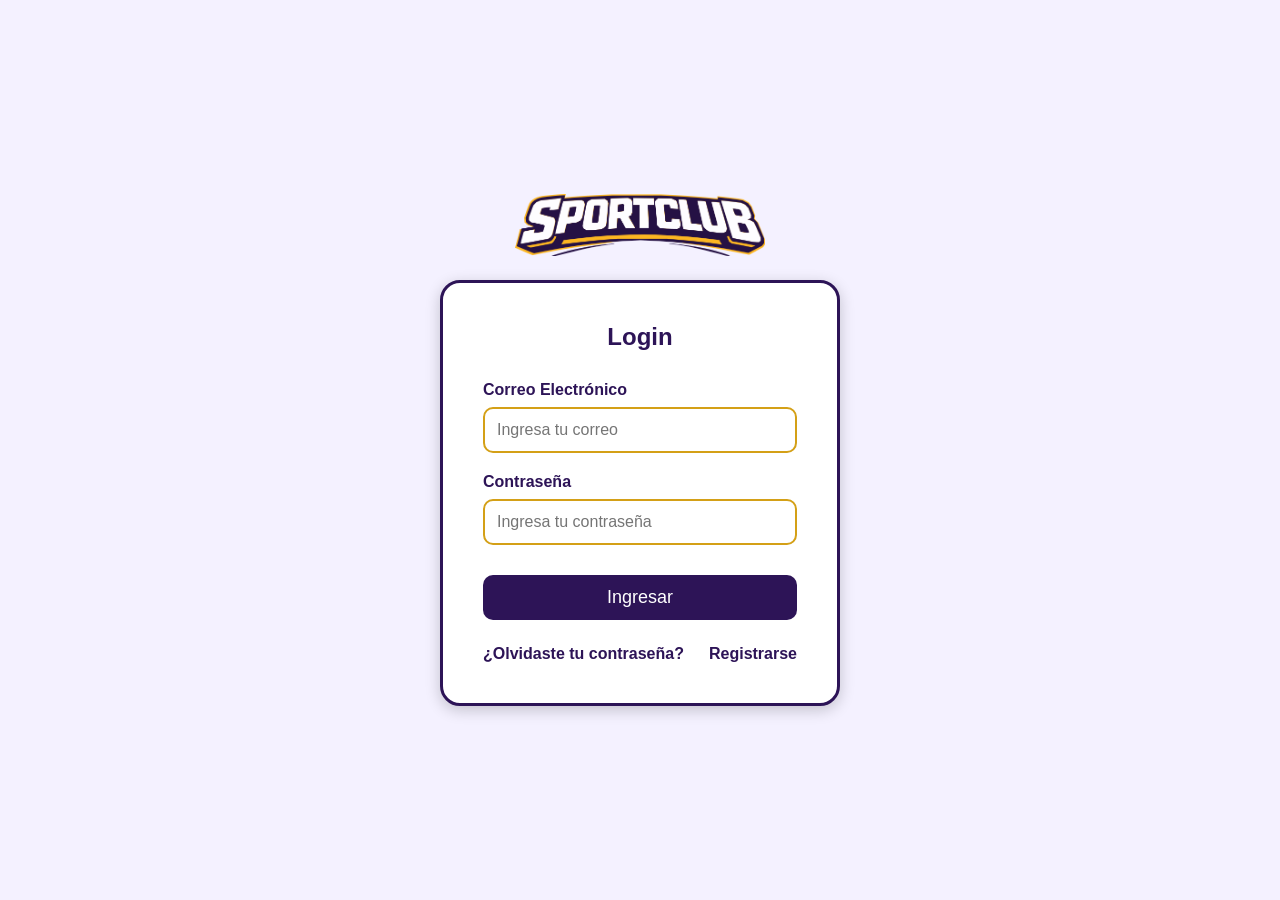
==== index.html @ d858ec95 "Primer login SportClub" ====
<!DOCTYPE html>
<html lang="es">

<head>
    <meta charset="UTF-8">
    <meta name="viewport" content="width=device-width, initial-scale=1.0">

    <title>Login SportClub</title>

    <link rel="stylesheet" href="assets/css/style.css">
</head>

<body>

    <main class="contenedor">

        <header class="logo">
            <img src="assets/img/logo.png" alt="Logo SportClub">
        </header>

        <section class="login-card">

            <h1>Login</h1>

            <form>

                <div class="grupo-input">
                    <label for="correo">Correo Electrónico</label>

                    <input 
                        type="email" 
                        id="correo"
                        placeholder="Ingresa tu correo"
                    >
                </div>

                <div class="grupo-input">

                    <label for="password">Contraseña</label>

                    <input 
                        type="password"
                        id="password"
                        placeholder="Ingresa tu contraseña"
                    >
                </div>

                <button type="submit">
                    Ingresar
                </button>

            </form>

            <nav class="links">

                <a href="#">
                    ¿Olvidaste tu contraseña?
                </a>

                <a href="#">
                    Registrarse
                </a>

            </nav>

        </section>

    </main>

</body>
</html>
---- assets/css/style.css ----
*{
    margin: 0;
    padding: 0;
    box-sizing: border-box;
}

body{
    font-family: Arial, Helvetica, sans-serif;
    background-color: #f4f1ff;

    height: 100vh;

    display: flex;
    justify-content: center;
    align-items: center;
}

.contenedor{
    width: 400px;
}

.login-card{

    background-color: white;

    padding: 40px;

    border: 3px solid #2d1457;

    border-radius: 20px;

    box-shadow: 0px 4px 15px rgba(0,0,0,0.2);
}

.logo{
    text-align: center;
    margin-bottom: 20px;
}

.logo img{
    width: 250px;
}

h1{
    text-align: center;
    color: #2d1457;
    margin-bottom: 30px;
}

.grupo-input{
    margin-bottom: 20px;
}

label{
    display: block;
    margin-bottom: 8px;
    font-weight: bold;
    color: #2d1457;
}

input{

    width: 100%;

    padding: 12px;

    border: 2px solid #d4a017;

    border-radius: 10px;

    font-size: 16px;
}

button{

    width: 100%;

    padding: 12px;

    border: none;

    background-color: #2d1457;

    color: white;

    font-size: 18px;

    border-radius: 10px;

    cursor: pointer;

    margin-top: 10px;
}

button:hover{
    background-color: #d4a017;
    color: #2d1457;
}

.links{

    margin-top: 25px;

    display: flex;

    justify-content: space-between;
}

.links a{

    text-decoration: none;

    color: #2d1457;

    font-weight: bold;
}

.links a:hover{
    color: #d4a017;
}
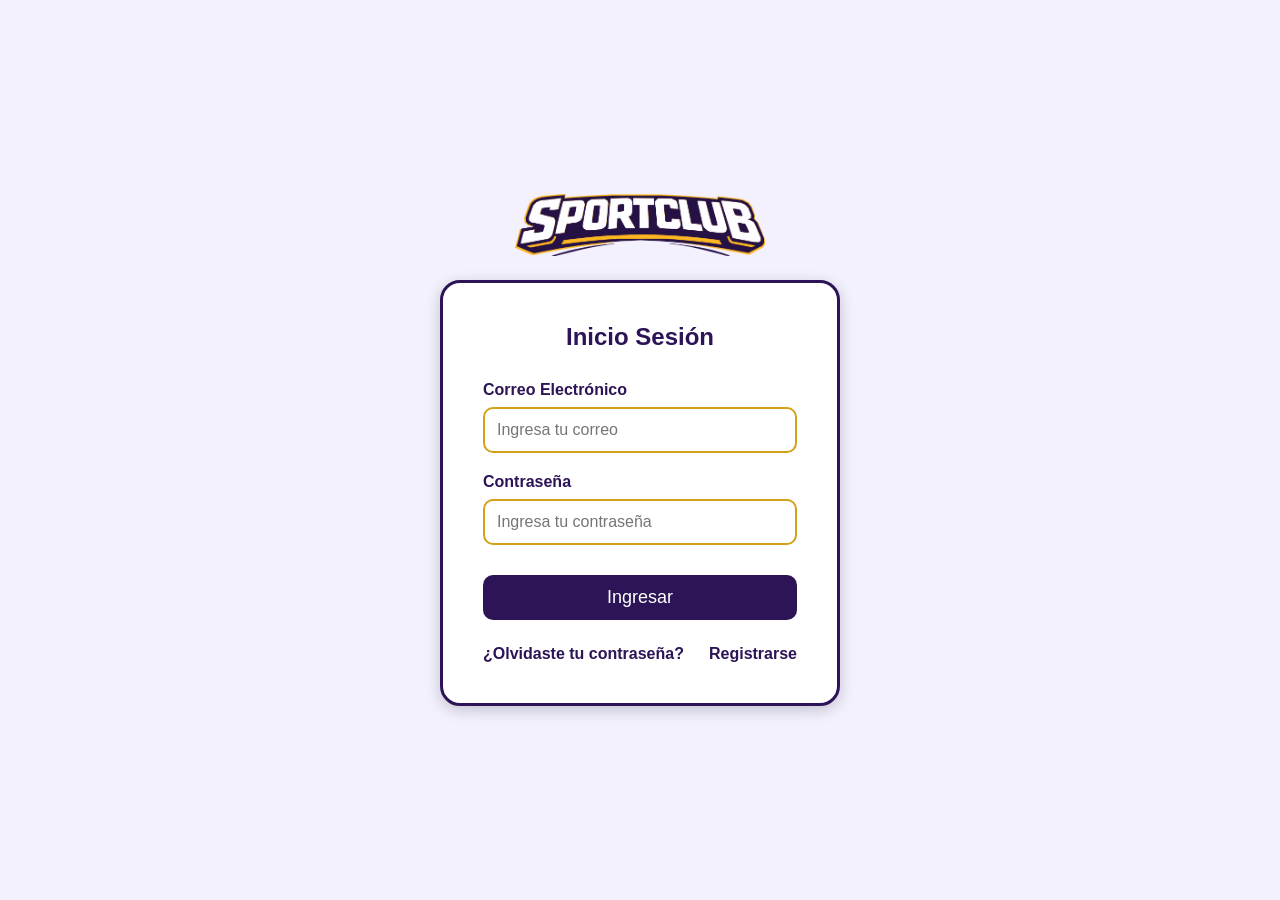
==== commit 143d4529: "Cambié Login por Inicio Sesión" ====
--- a/index.html
+++ b/index.html
@@ -5,7 +5,7 @@
     <meta charset="UTF-8">
     <meta name="viewport" content="width=device-width, initial-scale=1.0">
 
-    <title>Login SportClub</title>
+    <title>Inicio Sesión</title>
 
     <link rel="stylesheet" href="assets/css/style.css">
 </head>
@@ -20,7 +20,7 @@
 
         <section class="login-card">
 
-            <h1>Login</h1>
+            <h1>Inicio Sesión</h1>
 
             <form>
 
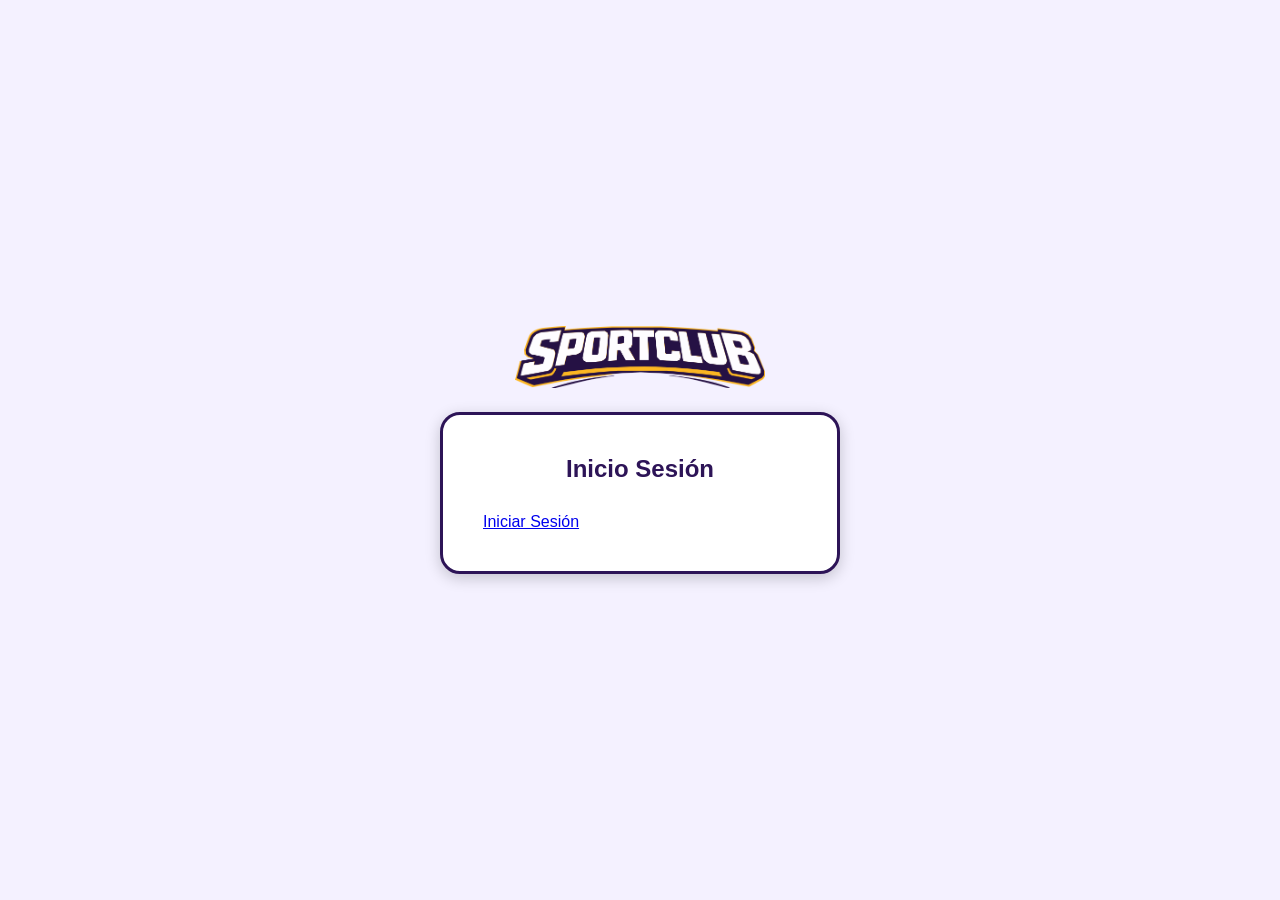
==== commit f5983e56: "Cambiar nombre index a landing page" ====
--- a/index.html
+++ b/index.html
@@ -21,47 +21,11 @@
         <section class="login-card">
 
             <h1>Inicio Sesión</h1>
+               <a href="pages/login.html">
 
-            <form>
+                   Iniciar Sesión
 
-                <div class="grupo-input">
-                    <label for="correo">Correo Electrónico</label>
-
-                    <input 
-                        type="email" 
-                        id="correo"
-                        placeholder="Ingresa tu correo"
-                    >
-                </div>
-
-                <div class="grupo-input">
-
-                    <label for="password">Contraseña</label>
-
-                    <input 
-                        type="password"
-                        id="password"
-                        placeholder="Ingresa tu contraseña"
-                    >
-                </div>
-
-                <button type="submit">
-                    Ingresar
-                </button>
-
-            </form>
-
-            <nav class="links">
-
-                <a href="#">
-                    ¿Olvidaste tu contraseña?
                 </a>
-
-                <a href="#">
-                    Registrarse
-                </a>
-
-            </nav>
 
         </section>
 
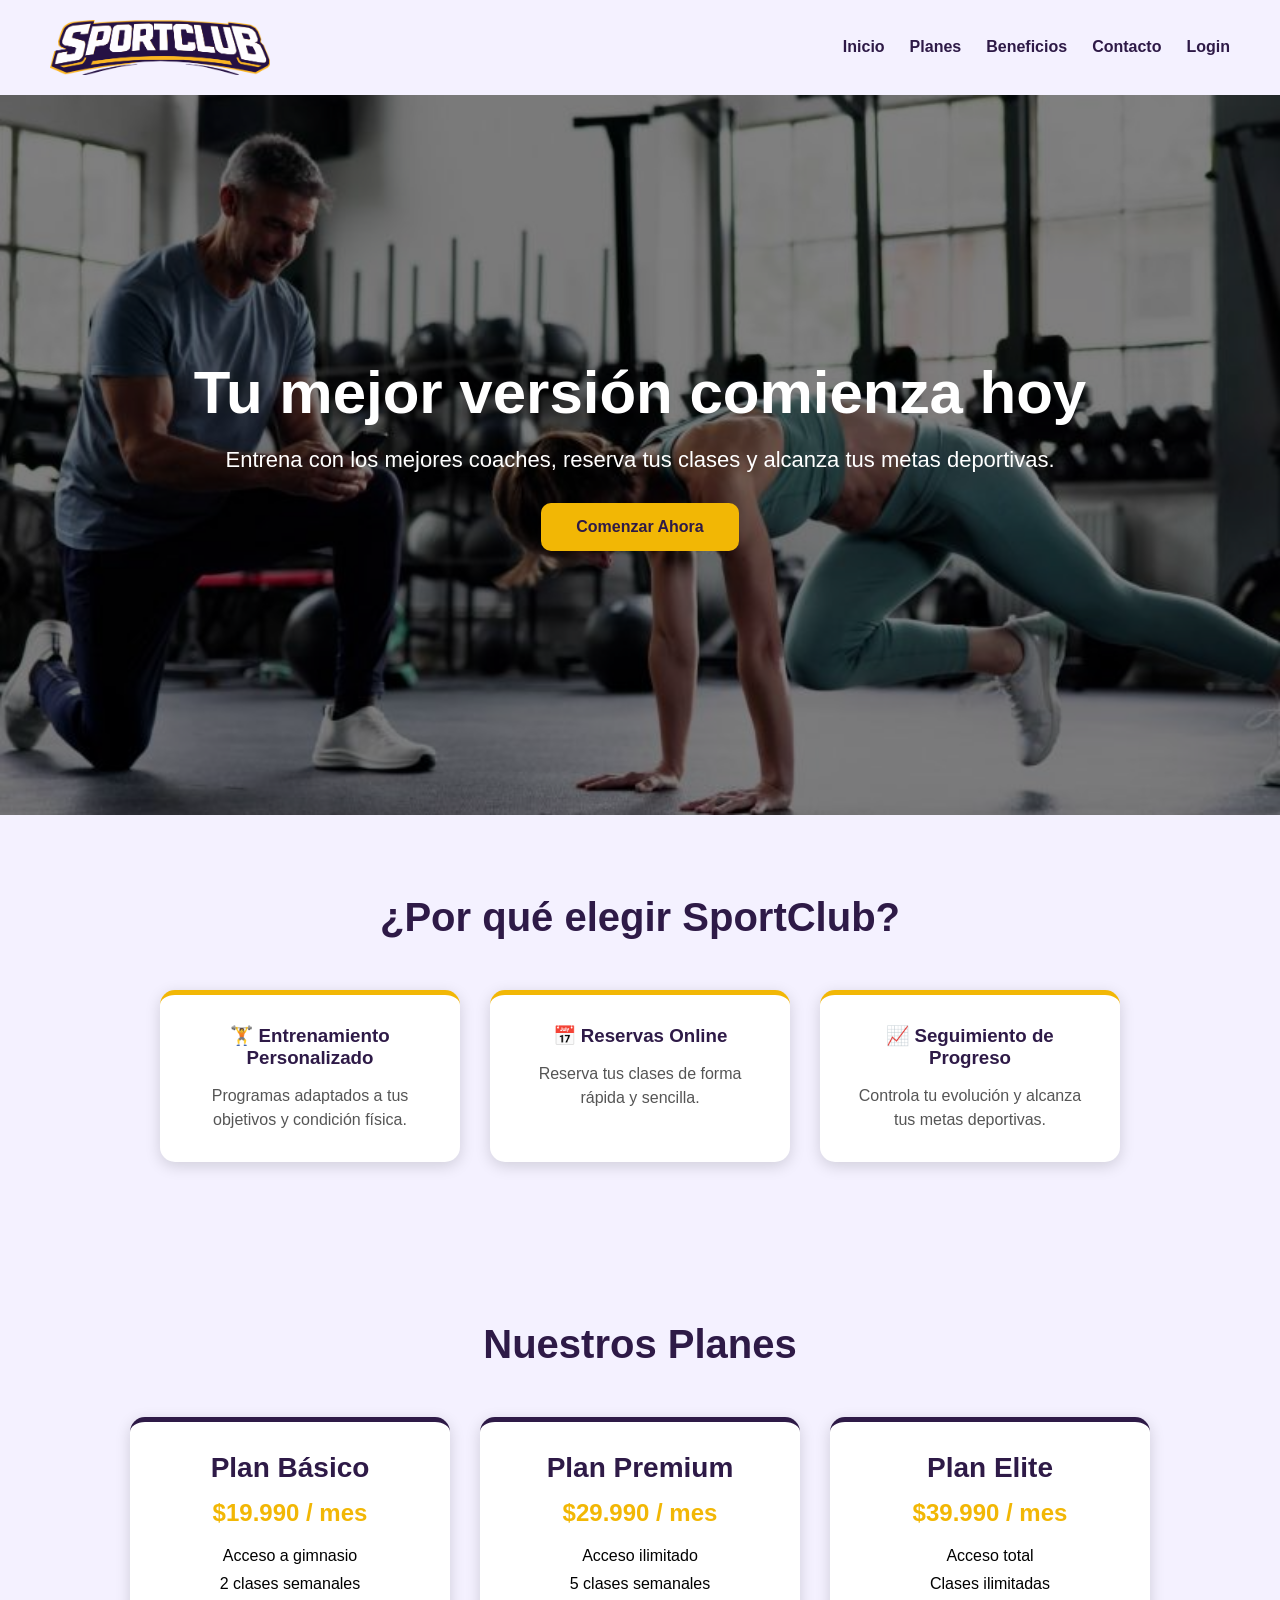
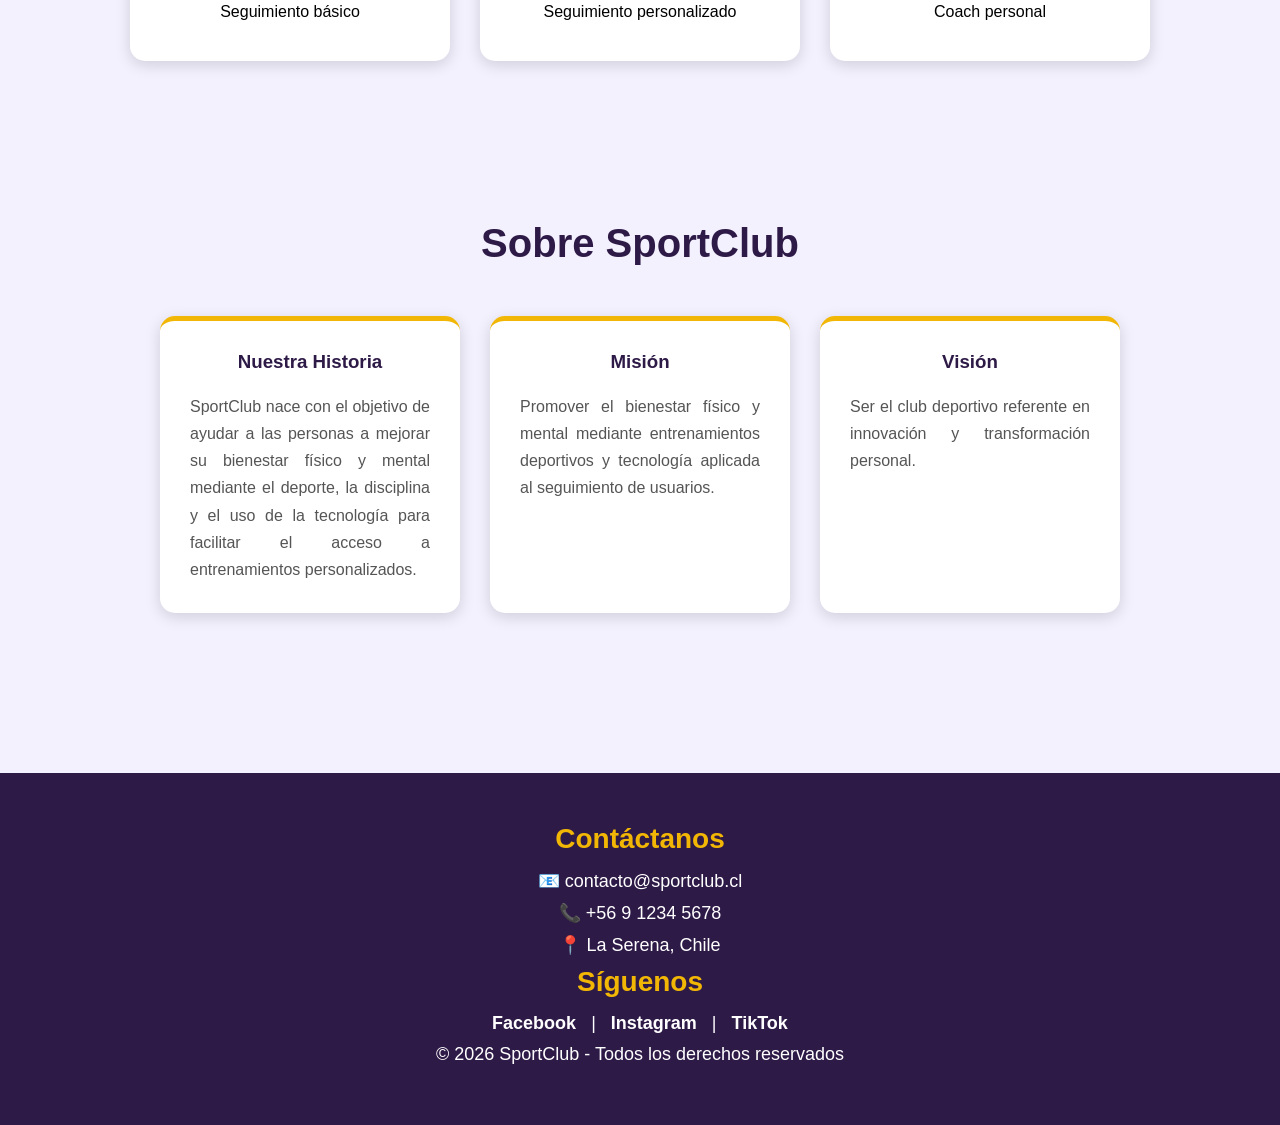
==== commit e9b59e9b: "Landing Page terminada y estructura de dashboards creada" ====
--- a/index.html
+++ b/index.html
@@ -5,31 +5,200 @@
     <meta charset="UTF-8">
     <meta name="viewport" content="width=device-width, initial-scale=1.0">
 
-    <title>Inicio Sesión</title>
-
-    <link rel="stylesheet" href="assets/css/style.css">
+    <title>SportClub</title>
+
+<link rel="stylesheet" href="assets/css/style_index.css">
 </head>
 
 <body>
 
-    <main class="contenedor">
-
-        <header class="logo">
-            <img src="assets/img/logo.png" alt="Logo SportClub">
-        </header>
-
-        <section class="login-card">
-
-            <h1>Inicio Sesión</h1>
-               <a href="pages/login.html">
-
-                   Iniciar Sesión
-
-                </a>
-
-        </section>
+<header>
+
+    <img src="assets/img/logo.png" alt="Logo SportClub">
+
+    <nav>
+
+        <a href="#">Inicio</a>
+
+        <a href="#planes">Planes</a>
+
+        <a href="#beneficios">Beneficios</a>
+
+        <a href="#sobre-club">Contacto</a>
+
+        <a href="pages/login.html">Login</a>
+
+    </nav>
+
+</header>
+
+    <main>
+
+<section id="hero">
+
+    <h1>Tu mejor versión comienza hoy</h1>
+
+    <p>
+        Entrena con los mejores coaches,
+        reserva tus clases y alcanza tus metas deportivas.
+    </p>
+
+    <a href="pages/login.html">
+        Comenzar Ahora
+    </a>
+
+</section>
+
+<section id="beneficios">
+
+    <h2>¿Por qué elegir SportClub?</h2>
+
+    <div class="beneficios-container">
+
+        <article class="beneficio-card">
+            <h3>🏋 Entrenamiento Personalizado</h3>
+            <p>Programas adaptados a tus objetivos y condición física.</p>
+        </article>
+
+        <article class="beneficio-card">
+            <h3>📅 Reservas Online</h3>
+            <p>Reserva tus clases de forma rápida y sencilla.</p>
+        </article>
+
+        <article class="beneficio-card">
+            <h3>📈 Seguimiento de Progreso</h3>
+            <p>Controla tu evolución y alcanza tus metas deportivas.</p>
+        </article>
+
+    </div>
+
+</section>
+
+<section id="planes">
+
+    <h2>Nuestros Planes</h2>
+
+    <div class="planes-container">
+
+        <article class="plan-card">
+
+            <h3>Plan Básico</h3>
+
+            <p>$19.990 / mes</p>
+
+            <ul>
+                <li>Acceso a gimnasio</li>
+                <li>2 clases semanales</li>
+                <li>Seguimiento básico</li>
+            </ul>
+
+        </article>
+
+        <article class="plan-card">
+
+            <h3>Plan Premium</h3>
+
+            <p>$29.990 / mes</p>
+
+            <ul>
+                <li>Acceso ilimitado</li>
+                <li>5 clases semanales</li>
+                <li>Seguimiento personalizado</li>
+            </ul>
+
+        </article>
+
+        <article class="plan-card">
+
+            <h3>Plan Elite</h3>
+
+            <p>$39.990 / mes</p>
+
+            <ul>
+                <li>Acceso total</li>
+                <li>Clases ilimitadas</li>
+                <li>Coach personal</li>
+            </ul>
+
+        </article>
+
+    </div>
+
+</section>
+
+<section id="sobre-club">
+
+    <h2>Sobre SportClub</h2>
+
+    <div class="sobre-container">
+
+        <div class="sobre-card">
+
+            <h3>Nuestra Historia</h3>
+
+            <p>
+                SportClub nace con el objetivo de ayudar a las personas
+                a mejorar su bienestar físico y mental mediante el deporte,
+                la disciplina y el uso de la tecnología para facilitar el acceso
+                a entrenamientos personalizados.
+            </p>
+
+        </div>
+
+        <div class="sobre-card">
+
+            <h3>Misión</h3>
+
+            <p>
+                Promover el bienestar físico y mental mediante entrenamientos
+                deportivos y tecnología aplicada al seguimiento de usuarios.
+            </p>
+
+        </div>
+
+        <div class="sobre-card">
+
+            <h3>Visión</h3>
+
+            <p>
+                Ser el club deportivo referente en innovación y
+                transformación personal.
+            </p>
+
+        </div>
+
+    </div>
+
+</section>
 
     </main>
 
+<footer>
+
+    <h3>Contáctanos</h3>
+
+    <p>📧 contacto@sportclub.cl</p>
+
+    <p>📞 +56 9 1234 5678</p>
+
+    <p>📍 La Serena, Chile</p>
+
+    <h3>Síguenos</h3>
+
+<p>
+    <a href="#">Facebook</a>
+    |
+    <a href="#">Instagram</a>
+    |
+    <a href="#">TikTok</a>
+</p>
+
+    <p>
+        © 2026 SportClub - Todos los derechos reservados
+    </p>
+
+</footer>
+
 </body>
-</html>+
+</html>
--- a/assets/css/style_index.css
+++ b/assets/css/style_index.css
@@ -0,0 +1,322 @@
+/* RESET GENERAL */
+
+*{
+    margin: 0;
+    padding: 0;
+    box-sizing: border-box;
+}
+
+/* CUERPO */
+
+body{
+    font-family: Arial, Helvetica, sans-serif;
+    background-color: #f4f1ff;
+}
+
+/* HEADER */
+
+header{
+    display: flex;
+    justify-content: space-between;
+    align-items: center;
+    padding: 20px 50px;
+}
+
+header img{
+    width: 220px;
+}
+
+/* MENÚ */
+
+nav{
+    display: flex;
+    gap: 25px;
+}
+
+nav a{
+    text-decoration: none;
+    color: #2E1A47;
+    font-weight: bold;
+}
+
+nav a:hover{
+    color: #F2B705;
+}
+
+/* HERO */
+
+#hero{
+    height: 80vh;
+
+    background-image: url("../img/hero/hero.jpg");
+    background-size: cover;
+    background-position: center;
+
+    display: flex;
+    flex-direction: column;
+    justify-content: center;
+    align-items: center;
+
+    text-align: center;
+
+    color: white;
+
+    position: relative;
+}
+
+#hero::before{
+    content: "";
+
+    position: absolute;
+
+    top: 0;
+    left: 0;
+
+    width: 100%;
+    height: 100%;
+
+    background-color: rgba(0,0,0,0.5);
+}
+
+#hero h1,
+#hero p,
+#hero a{
+    position: relative;
+    z-index: 1;
+}
+
+#hero h1{
+    color: white;
+    font-size: 60px;
+    margin-bottom: 20px;
+}
+
+#hero p{
+    font-size: 22px;
+    margin-bottom: 30px;
+}
+
+#hero a{
+    background-color: #F2B705;
+    color: #2E1A47;
+
+    text-decoration: none;
+
+    padding: 15px 35px;
+
+    border-radius: 10px;
+
+    font-weight: bold;
+
+    position: relative;
+    z-index: 1;
+}
+
+#hero a:hover{
+    background-color: #F2B705;
+    color: #2E1A47;
+}
+
+/* BENEFICIOS */
+
+#beneficios{
+    padding: 80px 50px;
+}
+
+#beneficios h2{
+    text-align: center;
+    color: #2E1A47;
+    font-size: 40px;
+    margin-bottom: 50px;
+}
+
+.beneficios-container{
+    display: flex;
+    justify-content: center;
+    gap: 30px;
+    flex-wrap: wrap;
+}
+
+.beneficio-card{
+
+    background-color: white;
+
+    width: 300px;
+
+    padding: 30px;
+
+    border-radius: 15px;
+
+    text-align: center;
+
+    box-shadow: 0px 4px 15px rgba(0,0,0,0.15);
+
+    border-top: 5px solid #F2B705;
+}
+
+.beneficio-card h3{
+    color: #2E1A47;
+    margin-bottom: 15px;
+}
+
+.beneficio-card p{
+    color: #555;
+    line-height: 1.5;
+}
+
+.beneficio-card:hover{
+    transform: translateY(-8px);
+    transition: 0.3s;
+}
+
+/* PLANES */
+
+#planes{
+    padding: 80px 50px;
+}
+
+#planes h2{
+    text-align: center;
+    color: #2E1A47;
+    font-size: 40px;
+    margin-bottom: 50px;
+}
+
+.planes-container{
+    display: flex;
+    justify-content: center;
+    gap: 30px;
+    flex-wrap: wrap;
+}
+
+.plan-card{
+
+    background-color: white;
+
+    width: 320px;
+
+    padding: 30px;
+
+    border-radius: 15px;
+
+    box-shadow: 0px 4px 15px rgba(0,0,0,0.15);
+
+    text-align: center;
+
+    border-top: 5px solid #2E1A47;
+}
+
+.plan-card h3{
+    color: #2E1A47;
+    font-size: 28px;
+    margin-bottom: 15px;
+}
+
+.plan-card p{
+    font-size: 24px;
+    font-weight: bold;
+    color: #F2B705;
+    margin-bottom: 20px;
+}
+
+.plan-card ul{
+    list-style: none;
+}
+
+.plan-card li{
+    margin-bottom: 10px;
+}
+
+.plan-card:hover{
+    transform: translateY(-8px);
+    transition: 0.3s;
+}
+
+/* SOBRE SPORTCLUB */
+
+#sobre-club{
+    padding: 80px 50px;
+}
+
+#sobre-club h2{
+    text-align: center;
+    color: #2E1A47;
+    font-size: 40px;
+    margin-bottom: 50px;
+}
+
+.sobre-container{
+    display: flex;
+    justify-content: center;
+    gap: 30px;
+    flex-wrap: wrap;
+}
+
+.sobre-card{
+    background-color: white;
+    width: 300px;
+    min-height: 280px;
+    padding: 30px;
+    border-radius: 15px;
+    box-shadow: 0px 4px 15px rgba(0,0,0,0.15);
+    border-top: 5px solid #F2B705;
+}
+
+.sobre-card h3{
+    color: #2E1A47;
+    margin-bottom: 20px;
+    text-align: center;
+}
+
+.sobre-card p{
+    color: #555;
+    line-height: 1.7;
+    text-align: justify;
+}
+
+.sobre-card:hover{
+    transform: translateY(-8px);
+    transition: 0.3s;
+}
+
+/* FOOTER */
+
+footer{
+    background-color: #2E1A47;
+
+    color: white;
+
+    text-align: center;
+
+    padding: 50px 20px;
+
+    margin-top: 80px;
+}
+
+footer h3{
+    color: #F2B705;
+
+    margin-bottom: 15px;
+
+    font-size: 28px;
+}
+
+footer p{
+    margin-bottom: 10px;
+
+    font-size: 18px;
+}
+
+footer a{
+    color: white;
+
+    text-decoration: none;
+
+    margin: 0 10px;
+
+    font-weight: bold;
+}
+
+footer a:hover{
+    color: #F2B705;
+}
